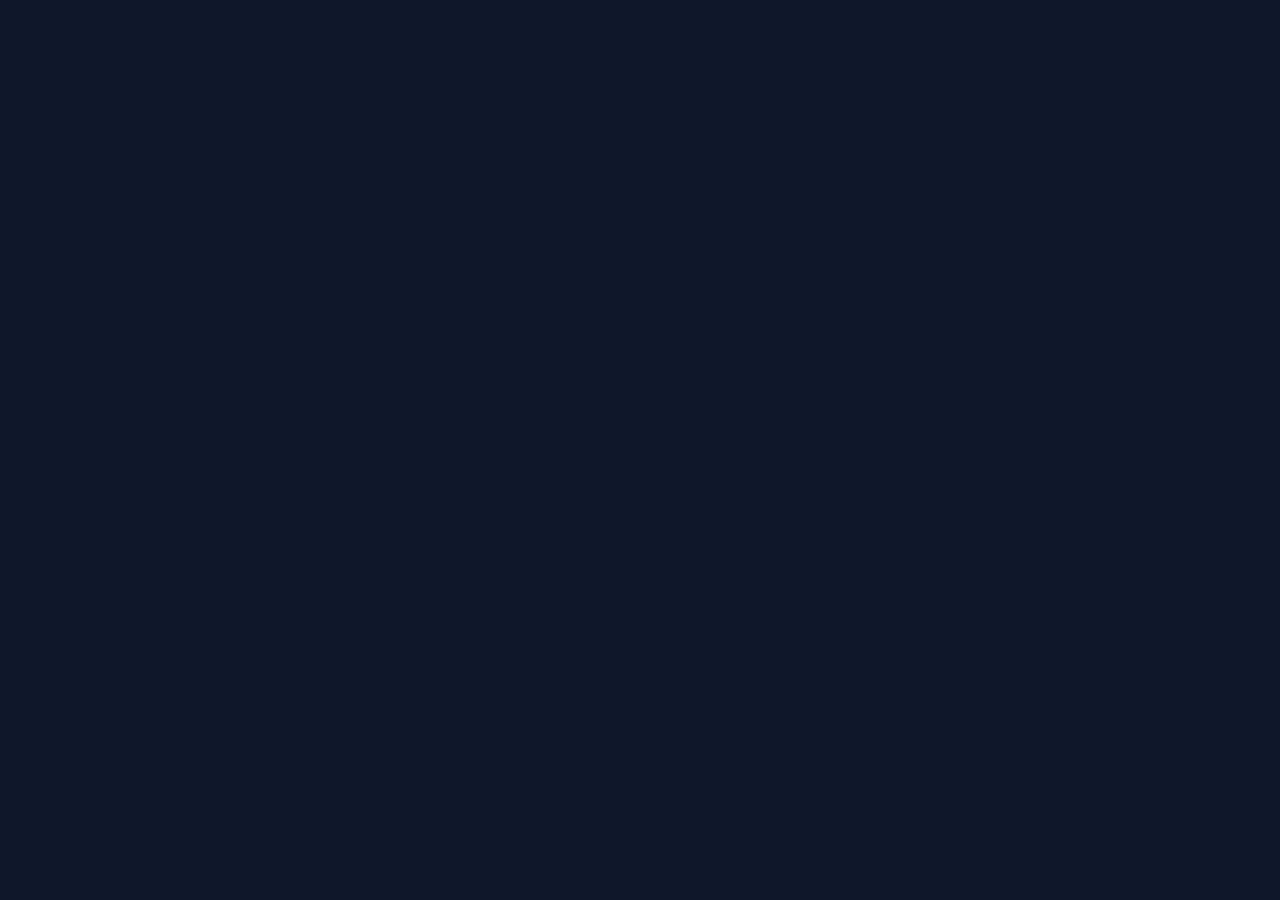
==== index.html @ e81418cc "feat: project scaffold — HTML shell, CSS design system, test runner" ====
<!DOCTYPE html>
<html lang="en">
<head>
  <meta charset="UTF-8" />
  <meta name="viewport" content="width=device-width, initial-scale=1.0" />
  <title>Vocabulario</title>
  <link rel="stylesheet" href="css/reset.css" />
  <link rel="stylesheet" href="css/app.css" />
</head>
<body>
  <div id="app"></div>
  <script type="module" src="js/app.js"></script>
</body>
</html>
---- css/app.css ----
:root {
  --bg: #0f172a;
  --surface: #1e293b;
  --border: #334155;
  --text: #f1f5f9;
  --muted: #94a3b8;
  --accent: #6366f1;
  --accent-hover: #4f46e5;
  --success: #22c55e;
  --error: #ef4444;
  --warning: #f59e0b;
  --radius: 12px;
  --radius-sm: 6px;
  --shadow: 0 4px 24px rgba(0,0,0,0.4);
}

body {
  background: var(--bg);
  color: var(--text);
  font-family: -apple-system, BlinkMacSystemFont, 'Segoe UI', Roboto, sans-serif;
  line-height: 1.5;
}

#app {
  max-width: 640px;
  margin: 0 auto;
  padding: 24px 16px;
  min-height: 100vh;
  display: flex;
  flex-direction: column;
}

/* --- Screens --- */
.screen { flex: 1; display: flex; flex-direction: column; gap: 24px; }

/* --- Cards / Surfaces --- */
.card {
  background: var(--surface);
  border: 1px solid var(--border);
  border-radius: var(--radius);
  padding: 24px;
  box-shadow: var(--shadow);
}

/* --- Buttons --- */
.btn {
  display: inline-flex;
  align-items: center;
  justify-content: center;
  gap: 8px;
  padding: 12px 24px;
  border-radius: var(--radius-sm);
  font-size: 1rem;
  font-weight: 600;
  transition: background 0.15s, transform 0.1s;
  user-select: none;
}
.btn:active { transform: scale(0.97); }
.btn-primary { background: var(--accent); color: #fff; }
.btn-primary:hover { background: var(--accent-hover); }
.btn-secondary { background: var(--surface); color: var(--text); border: 1px solid var(--border); }
.btn-secondary:hover { background: var(--border); }
.btn-success { background: var(--success); color: #fff; }
.btn-error { background: var(--error); color: #fff; }
.btn-full { width: 100%; }
.btn:disabled { opacity: 0.4; cursor: not-allowed; transform: none; }

/* --- Typography --- */
h1 { font-size: 2rem; font-weight: 800; }
h2 { font-size: 1.4rem; font-weight: 700; }
h3 { font-size: 1.1rem; font-weight: 600; }
.muted { color: var(--muted); font-size: 0.9rem; }
.tag {
  display: inline-block;
  padding: 2px 10px;
  border-radius: 99px;
  font-size: 0.78rem;
  font-weight: 600;
  background: var(--border);
  color: var(--muted);
}

/* --- Inputs --- */
.input {
  width: 100%;
  padding: 12px 16px;
  background: var(--bg);
  border: 2px solid var(--border);
  border-radius: var(--radius-sm);
  color: var(--text);
  font-size: 1.1rem;
  outline: none;
  transition: border-color 0.15s;
}
.input:focus { border-color: var(--accent); }
.input.correct { border-color: var(--success); }
.input.wrong { border-color: var(--error); }

/* --- Progress bar --- */
.progress-bar {
  height: 6px;
  background: var(--border);
  border-radius: 99px;
  overflow: hidden;
}
.progress-bar-fill {
  height: 100%;
  background: var(--accent);
  border-radius: 99px;
  transition: width 0.3s ease;
}

/* --- Mode select grid --- */
.mode-grid {
  display: grid;
  grid-template-columns: 1fr;
  gap: 12px;
}
.mode-card {
  background: var(--surface);
  border: 2px solid var(--border);
  border-radius: var(--radius);
  padding: 20px;
  text-align: left;
  transition: border-color 0.15s, background 0.15s;
}
.mode-card:hover { border-color: var(--accent); background: #1e293b; }
.mode-card .mode-icon { font-size: 1.8rem; margin-bottom: 8px; }
.mode-card h3 { margin-bottom: 4px; }

/* --- Flashcard --- */
.flashcard-wrap {
  perspective: 1000px;
  cursor: pointer;
}
.flashcard-inner {
  position: relative;
  width: 100%;
  min-height: 200px;
  transform-style: preserve-3d;
  transition: transform 0.5s ease;
}
.flashcard-wrap.flipped .flashcard-inner { transform: rotateY(180deg); }
.flashcard-front, .flashcard-back {
  position: absolute;
  inset: 0;
  backface-visibility: hidden;
  display: flex;
  align-items: center;
  justify-content: center;
  flex-direction: column;
  gap: 12px;
  background: var(--surface);
  border: 1px solid var(--border);
  border-radius: var(--radius);
  padding: 32px;
  text-align: center;
}
.flashcard-back { transform: rotateY(180deg); }
.flashcard-word { font-size: 2.4rem; font-weight: 800; color: var(--text); }
.flashcard-hint { color: var(--muted); font-size: 0.9rem; }

/* --- Multiple choice options --- */
.mc-options { display: grid; gap: 10px; }
.mc-option {
  background: var(--surface);
  border: 2px solid var(--border);
  border-radius: var(--radius-sm);
  padding: 14px 18px;
  text-align: left;
  font-size: 1rem;
  color: var(--text);
  transition: border-color 0.12s, background 0.12s;
}
.mc-option:hover:not(:disabled) { border-color: var(--accent); }
.mc-option.correct { border-color: var(--success); background: rgba(34,197,94,0.1); }
.mc-option.wrong   { border-color: var(--error);   background: rgba(239,68,68,0.1);  }

/* --- Stats --- */
.stat-grid {
  display: grid;
  grid-template-columns: repeat(3, 1fr);
  gap: 12px;
}
.stat-box {
  background: var(--surface);
  border: 1px solid var(--border);
  border-radius: var(--radius-sm);
  padding: 16px;
  text-align: center;
}
.stat-box .stat-value { font-size: 1.8rem; font-weight: 800; }
.stat-box .stat-label { color: var(--muted); font-size: 0.78rem; margin-top: 2px; }

/* --- Feedback --- */
.feedback {
  padding: 12px 16px;
  border-radius: var(--radius-sm);
  font-weight: 600;
  font-size: 0.95rem;
}
.feedback.correct { background: rgba(34,197,94,0.15); color: var(--success); border: 1px solid var(--success); }
.feedback.wrong   { background: rgba(239,68,68,0.15);  color: var(--error);   border: 1px solid var(--error);  }

/* --- Header --- */
.app-header {
  display: flex;
  align-items: center;
  justify-content: space-between;
  padding-bottom: 8px;
  border-bottom: 1px solid var(--border);
}
.app-header h1 { font-size: 1.4rem; }

/* Mobile safe area */
@supports (padding: env(safe-area-inset-bottom)) {
  #app {
    padding-bottom: calc(24px + env(safe-area-inset-bottom));
  }
}

@media (max-width: 480px) {
  h1 { font-size: 1.6rem; }
  .flashcard-word { font-size: 2rem; }
  .stat-grid { grid-template-columns: repeat(3, 1fr); }
}
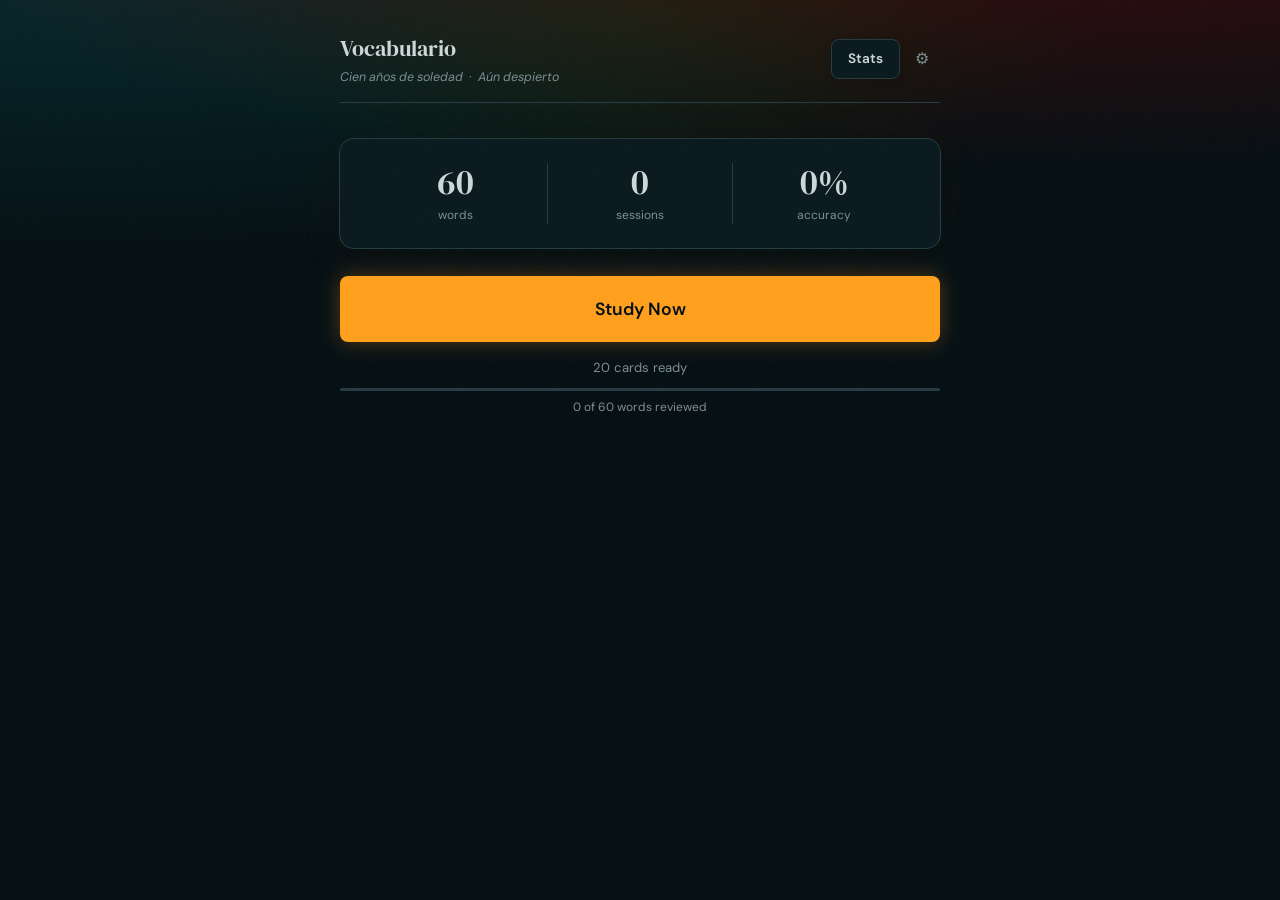
==== commit 9295edb0: "feat: design system overhaul, animation pass, delight, settings Design system: - OKLCH aurora palett" ====
--- a/index.html
+++ b/index.html
@@ -4,6 +4,9 @@
   <meta charset="UTF-8" />
   <meta name="viewport" content="width=device-width, initial-scale=1.0" />
   <title>Vocabulario</title>
+  <link rel="preconnect" href="https://fonts.googleapis.com" />
+  <link rel="preconnect" href="https://fonts.gstatic.com" crossorigin />
+  <link href="https://fonts.googleapis.com/css2?family=DM+Serif+Display:ital@0;1&family=DM+Sans:wght@400;500;600;700&display=swap" rel="stylesheet" />
   <link rel="stylesheet" href="css/reset.css" />
   <link rel="stylesheet" href="css/app.css" />
 </head>
--- a/css/app.css
+++ b/css/app.css
@@ -1,45 +1,79 @@
 :root {
-  --bg: #0f172a;
-  --surface: #1e293b;
-  --border: #334155;
-  --text: #f1f5f9;
-  --muted: #94a3b8;
-  --accent: #6366f1;
-  --accent-hover: #4f46e5;
-  --success: #22c55e;
-  --error: #ef4444;
-  --warning: #f59e0b;
-  --radius: 12px;
-  --radius-sm: 6px;
-  --shadow: 0 4px 24px rgba(0,0,0,0.4);
+  /* Midnight Norway — dark but not void */
+  --bg:             oklch(14% 0.022 220);
+  --surface:        oklch(19% 0.025 218);
+  --surface-raised: oklch(23% 0.027 216);
+  --border:         oklch(33% 0.03 215);
+
+  /* Text — soft, not stark white */
+  --text:  oklch(87% 0.01 200);
+  --muted: oklch(63% 0.022 210);
+
+  /* Aurora amber — warm primary accent */
+  --accent:        oklch(78% 0.17 65);
+  --accent-hover:  oklch(72% 0.18 65);
+  --accent-glow:   oklch(78% 0.17 65 / 0.3);
+  --accent-subtle: oklch(78% 0.17 65 / 0.08);
+
+  /* Semantic — muted, pulled into palette */
+  --success:        oklch(64% 0.12 148);
+  --success-subtle: oklch(64% 0.12 148 / 0.14);
+  --error:          oklch(60% 0.12 22);
+  --error-subtle:   oklch(60% 0.12 22 / 0.14);
+  --warning:        oklch(78% 0.14 75);
+
+  --radius:    14px;
+  --radius-sm: 8px;
+  --shadow:    0 8px 40px oklch(0% 0 0 / 0.5);
+  --glow-card: 0 0 0 1px var(--border), 0 4px 32px oklch(0% 0 0 / 0.35), 0 0 60px oklch(78% 0.17 65 / 0.04);
+
+  --ease-out-expo:  cubic-bezier(0.16, 1, 0.3, 1);
+  --ease-out-quart: cubic-bezier(0.25, 1, 0.5, 1);
 }
 
 body {
   background: var(--bg);
+  background-image:
+    radial-gradient(ellipse 200% 75% at 80% -20%, oklch(32% 0.2  65  / 0.65), transparent 52%),
+    radial-gradient(ellipse 130% 55% at  5%  0%,  oklch(26% 0.14 195 / 0.6),  transparent 52%),
+    radial-gradient(ellipse  80% 35% at 48%  2%,  oklch(28% 0.16 145 / 0.45), transparent 48%);
   color: var(--text);
-  font-family: -apple-system, BlinkMacSystemFont, 'Segoe UI', Roboto, sans-serif;
+  font-family: 'DM Sans', -apple-system, BlinkMacSystemFont, sans-serif;
   line-height: 1.5;
+}
+
+body::after {
+  content: '';
+  position: fixed;
+  inset: 0;
+  pointer-events: none;
+  z-index: 9999;
+  opacity: 0.055;
+  mix-blend-mode: screen;
+  background-image: url("data:image/svg+xml,%3Csvg xmlns='http://www.w3.org/2000/svg' width='200' height='200'%3E%3Cfilter id='n'%3E%3CfeTurbulence type='fractalNoise' baseFrequency='0.75' numOctaves='4' stitchTiles='stitch'/%3E%3C/filter%3E%3Crect width='200' height='200' filter='url(%23n)'/%3E%3C/svg%3E");
+  background-size: 200px 200px;
 }
 
 #app {
   max-width: 640px;
   margin: 0 auto;
-  padding: 24px 16px;
+  padding: 32px 20px;
   min-height: 100vh;
   display: flex;
   flex-direction: column;
+  gap: 28px;
 }
 
 /* --- Screens --- */
-.screen { flex: 1; display: flex; flex-direction: column; gap: 24px; }
+.screen { flex: 1; display: flex; flex-direction: column; gap: 32px; }
+#mode-container { display: flex; flex-direction: column; gap: 16px; }
 
 /* --- Cards / Surfaces --- */
 .card {
   background: var(--surface);
-  border: 1px solid var(--border);
   border-radius: var(--radius);
-  padding: 24px;
-  box-shadow: var(--shadow);
+  padding: 28px;
+  box-shadow: var(--glow-card);
 }
 
 /* --- Buttons --- */
@@ -48,26 +82,26 @@
   align-items: center;
   justify-content: center;
   gap: 8px;
-  padding: 12px 24px;
+  padding: 13px 26px;
   border-radius: var(--radius-sm);
   font-size: 1rem;
   font-weight: 600;
-  transition: background 0.15s, transform 0.1s;
+  transition: background 0.15s var(--ease-out-quart), transform 0.1s var(--ease-out-quart), box-shadow 0.15s;
   user-select: none;
 }
 .btn:active { transform: scale(0.97); }
-.btn-primary { background: var(--accent); color: #fff; }
-.btn-primary:hover { background: var(--accent-hover); }
-.btn-secondary { background: var(--surface); color: var(--text); border: 1px solid var(--border); }
-.btn-secondary:hover { background: var(--border); }
+.btn-primary { background: var(--accent); color: var(--bg); box-shadow: 0 0 20px var(--accent-glow); }
+.btn-primary:hover { background: var(--accent-hover); box-shadow: 0 0 28px var(--accent-glow); }
+.btn-secondary { background: var(--surface); color: var(--text); border: 1px solid var(--border); box-shadow: 0 2px 8px oklch(0% 0 0 / 0.2); }
+.btn-secondary:hover { background: var(--surface-raised); border-color: var(--muted); }
 .btn-success { background: var(--success); color: #fff; }
 .btn-error { background: var(--error); color: #fff; }
 .btn-full { width: 100%; }
 .btn:disabled { opacity: 0.4; cursor: not-allowed; transform: none; }
 
 /* --- Typography --- */
-h1 { font-size: 2rem; font-weight: 800; }
-h2 { font-size: 1.4rem; font-weight: 700; }
+h1 { font-size: 2rem; font-weight: 400; font-family: 'DM Serif Display', serif; }
+h2 { font-size: 1.4rem; font-weight: 400; font-family: 'DM Serif Display', serif; }
 h3 { font-size: 1.1rem; font-weight: 600; }
 .muted { color: var(--muted); font-size: 0.9rem; }
 .tag {
@@ -83,16 +117,16 @@
 /* --- Inputs --- */
 .input {
   width: 100%;
-  padding: 12px 16px;
+  padding: 14px 18px;
   background: var(--bg);
   border: 2px solid var(--border);
   border-radius: var(--radius-sm);
   color: var(--text);
   font-size: 1.1rem;
   outline: none;
-  transition: border-color 0.15s;
-}
-.input:focus { border-color: var(--accent); }
+  transition: border-color 0.15s, box-shadow 0.15s;
+}
+.input:focus { border-color: var(--accent); box-shadow: 0 0 0 4px var(--accent-subtle), 0 0 20px var(--accent-glow); }
 .input.correct { border-color: var(--success); }
 .input.wrong { border-color: var(--error); }
 
@@ -107,62 +141,91 @@
   height: 100%;
   background: var(--accent);
   border-radius: 99px;
-  transition: width 0.3s ease;
-}
-
-/* --- Mode select grid --- */
-.mode-grid {
-  display: grid;
-  grid-template-columns: 1fr;
-  gap: 12px;
-}
-.mode-card {
-  background: var(--surface);
-  border: 2px solid var(--border);
-  border-radius: var(--radius);
-  padding: 20px;
+  transition: width 0.6s cubic-bezier(0.4, 0, 0.2, 1);
+  box-shadow: 0 0 8px var(--accent-glow), 0 0 2px var(--accent);
+}
+
+/* --- Mode list --- */
+.mode-list { display: flex; flex-direction: column; }
+.mode-item {
+  display: flex;
+  align-items: center;
+  justify-content: space-between;
+  gap: 16px;
+  padding: 28px 12px;
+  border-bottom: 1px solid var(--border);
   text-align: left;
-  transition: border-color 0.15s, background 0.15s;
-}
-.mode-card:hover { border-color: var(--accent); background: #1e293b; }
-.mode-card .mode-icon { font-size: 1.8rem; margin-bottom: 8px; }
-.mode-card h3 { margin-bottom: 4px; }
+  border-radius: var(--radius-sm);
+  margin: 0 -12px;
+  transition: background 0.15s;
+}
+.mode-item:first-child { border-top: 1px solid var(--border); }
+.mode-item:hover  { background: var(--accent-subtle); box-shadow: 0 0 40px var(--accent-glow); }
+.mode-item:active { transform: scale(0.98); }
+.mode-item-body { flex: 1; min-width: 0; }
+.mode-item-name {
+  display: block;
+  font-size: 1.15rem;
+  font-weight: 700;
+  margin-bottom: 4px;
+  transition: color 0.15s;
+}
+.mode-item-desc { font-size: 0.85rem; color: var(--muted); }
+.mode-item-arrow {
+  color: var(--muted);
+  font-size: 1.1rem;
+  flex-shrink: 0;
+  transition: color 0.15s, transform 0.15s;
+}
+.mode-item:hover .mode-item-name { color: var(--accent); }
+.mode-item:hover .mode-item-arrow { color: var(--accent); transform: translateX(4px); }
 
 /* --- Flashcard --- */
-.flashcard-wrap {
-  perspective: 1000px;
-  cursor: pointer;
-}
+.flashcard-wrap { cursor: pointer; }
 .flashcard-inner {
   position: relative;
   width: 100%;
-  min-height: 200px;
-  transform-style: preserve-3d;
-  transition: transform 0.5s ease;
-}
-.flashcard-wrap.flipped .flashcard-inner { transform: rotateY(180deg); }
+  min-height: 240px;
+}
 .flashcard-front, .flashcard-back {
   position: absolute;
   inset: 0;
-  backface-visibility: hidden;
   display: flex;
   align-items: center;
   justify-content: center;
   flex-direction: column;
-  gap: 12px;
+  gap: 16px;
   background: var(--surface);
-  border: 1px solid var(--border);
   border-radius: var(--radius);
-  padding: 32px;
+  padding: 40px 32px;
   text-align: center;
-}
-.flashcard-back { transform: rotateY(180deg); }
-.flashcard-word { font-size: 2.4rem; font-weight: 800; color: var(--text); }
+  box-shadow: var(--glow-card);
+  transition: opacity 0.28s ease, filter 0.28s ease;
+}
+.flashcard-front { opacity: 1; filter: blur(0px); }
+.flashcard-back  { opacity: 0; filter: blur(8px); pointer-events: none; }
+.flashcard-wrap.flipped .flashcard-front { opacity: 0; filter: blur(8px); pointer-events: none; }
+.flashcard-wrap.flipped .flashcard-back  { opacity: 1; filter: blur(0px); pointer-events: auto; }
+@media (prefers-reduced-motion: reduce) {
+  .flashcard-front, .flashcard-back { transition: opacity 0.15s; filter: none !important; }
+}
+.flashcard-word { font-size: 2.4rem; font-weight: 400; font-family: 'DM Serif Display', serif; color: var(--text); }
+.book-sentence {
+  font-family: 'DM Serif Display', serif;
+  font-style: italic;
+  font-size: 0.95rem;
+  color: var(--muted);
+  line-height: 1.7;
+  text-wrap: pretty;
+}
 .flashcard-hint { color: var(--muted); font-size: 0.9rem; }
 
 /* --- Multiple choice options --- */
 .mc-options { display: grid; gap: 10px; }
 .mc-option {
+  display: flex;
+  align-items: center;
+  gap: 12px;
   background: var(--surface);
   border: 2px solid var(--border);
   border-radius: var(--radius-sm);
@@ -173,8 +236,8 @@
   transition: border-color 0.12s, background 0.12s;
 }
 .mc-option:hover:not(:disabled) { border-color: var(--accent); }
-.mc-option.correct { border-color: var(--success); background: rgba(34,197,94,0.1); }
-.mc-option.wrong   { border-color: var(--error);   background: rgba(239,68,68,0.1);  }
+.mc-option.correct { border-color: var(--success); background: var(--success-subtle); }
+.mc-option.wrong   { border-color: var(--error);   background: var(--error-subtle);  }
 
 /* --- Stats --- */
 .stat-grid {
@@ -184,13 +247,13 @@
 }
 .stat-box {
   background: var(--surface);
-  border: 1px solid var(--border);
-  border-radius: var(--radius-sm);
-  padding: 16px;
+  border-radius: var(--radius-sm);
+  padding: 20px 16px;
   text-align: center;
+  box-shadow: var(--glow-card);
 }
 .stat-box .stat-value { font-size: 1.8rem; font-weight: 800; }
-.stat-box .stat-label { color: var(--muted); font-size: 0.78rem; margin-top: 2px; }
+.stat-box .stat-label { color: var(--muted); font-size: 0.78rem; margin-top: 4px; }
 
 /* --- Feedback --- */
 .feedback {
@@ -199,23 +262,167 @@
   font-weight: 600;
   font-size: 0.95rem;
 }
-.feedback.correct { background: rgba(34,197,94,0.15); color: var(--success); border: 1px solid var(--success); }
-.feedback.wrong   { background: rgba(239,68,68,0.15);  color: var(--error);   border: 1px solid var(--error);  }
+.feedback.correct { background: var(--success-subtle); color: var(--success); border: 1px solid var(--success); }
+.feedback.wrong   { background: var(--error-subtle);   color: var(--error);   border: 1px solid var(--error);  }
+
+/* --- Icon button (ghost, circular hover) --- */
+.btn-icon {
+  width: 36px;
+  height: 36px;
+  border-radius: 50%;
+  display: flex;
+  align-items: center;
+  justify-content: center;
+  color: var(--muted);
+  font-size: 1rem;
+  flex-shrink: 0;
+  transition: color 0.15s, background 0.15s;
+}
+.btn-icon:hover { color: var(--text); background: var(--surface-raised); }
 
 /* --- Header --- */
 .app-header {
   display: flex;
   align-items: center;
   justify-content: space-between;
-  padding-bottom: 8px;
+  padding-bottom: 16px;
   border-bottom: 1px solid var(--border);
+  margin-bottom: 8px;
 }
 .app-header h1 { font-size: 1.4rem; }
+
+/* --- Study session header --- */
+.study-header {
+  display: flex;
+  align-items: center;
+  gap: 14px;
+}
+.study-progress {
+  flex: 1;
+  display: flex;
+  flex-direction: column;
+  gap: 6px;
+}
+.study-meta {
+  display: flex;
+  justify-content: space-between;
+  font-size: 0.78rem;
+}
+
+/* --- Home stats surface --- */
+.home-stats-card {
+  background: var(--surface);
+  border-radius: var(--radius);
+  box-shadow: var(--glow-card);
+  display: flex;
+  align-items: center;
+  padding: 24px;
+}
+.home-stat {
+  flex: 1;
+  text-align: center;
+}
+.home-stat + .home-stat { border-left: 1px solid var(--border); }
+.home-stat-value {
+  display: block;
+  font-family: 'DM Serif Display', serif;
+  font-size: 2.2rem;
+  line-height: 1.1;
+  color: var(--text);
+}
+.home-stat-label {
+  display: block;
+  font-size: 0.75rem;
+  color: var(--muted);
+  margin-top: 4px;
+}
+
+/* --- Screen enter transition --- */
+@keyframes screen-in {
+  from { opacity: 0; transform: translateY(10px); }
+  to   { opacity: 1; transform: translateY(0); }
+}
+@keyframes screen-fade {
+  from { opacity: 0; }
+  to   { opacity: 1; }
+}
+#app > * {
+  animation: screen-in 0.28s var(--ease-out-expo) both;
+}
+@media (prefers-reduced-motion: reduce) {
+  #app > * { animation: screen-fade 0.15s ease both; }
+}
+
+/* --- Answer feedback animations --- */
+@keyframes shake {
+  0%, 100% { transform: translateX(0); }
+  15%       { transform: translateX(-8px); }
+  35%       { transform: translateX(7px); }
+  55%       { transform: translateX(-5px); }
+  75%       { transform: translateX(4px); }
+}
+@keyframes correct-pulse {
+  0%   { box-shadow: 0 0 0 0   oklch(64% 0.12 148 / 0.5); }
+  40%  { box-shadow: 0 0 0 8px oklch(64% 0.12 148 / 0.2); }
+  100% { box-shadow: 0 0 0 14px oklch(64% 0.12 148 / 0); }
+}
+@keyframes reveal-up {
+  from { opacity: 0; transform: translateY(8px); }
+  to   { opacity: 1; transform: translateY(0); }
+}
+.animate-shake    { animation: shake          0.38s var(--ease-out-quart); }
+.animate-correct  { animation: correct-pulse  0.5s  var(--ease-out-expo); }
+.reveal-up        { animation: reveal-up      0.22s var(--ease-out-expo) both; }
+@media (prefers-reduced-motion: reduce) {
+  .animate-shake, .animate-correct, .reveal-up { animation: none; }
+}
+
+/* --- Session end score hero --- */
+.session-score-hero {
+  font-family: 'DM Serif Display', serif;
+  font-size: 5.5rem;
+  line-height: 1;
+  margin-bottom: 16px;
+  letter-spacing: -0.02em;
+}
+.session-score-hero.score-good { color: var(--success); }
+.session-score-hero.score-ok   { color: var(--accent); }
+.session-score-hero.score-low  { color: var(--muted); }
+
+/* --- MC option label badge --- */
+.mc-label {
+  display: inline-flex;
+  align-items: center;
+  justify-content: center;
+  width: 24px;
+  height: 24px;
+  border-radius: 50%;
+  background: var(--border);
+  color: var(--muted);
+  font-size: 0.72rem;
+  font-weight: 700;
+  flex-shrink: 0;
+  transition: background 0.12s, color 0.12s;
+}
+.mc-option.correct .mc-label { background: var(--success); color: oklch(100% 0 0); }
+.mc-option.wrong   .mc-label { background: var(--error);   color: oklch(100% 0 0); }
+
+/* --- Stats session row --- */
+.session-row {
+  display: flex;
+  justify-content: space-between;
+  align-items: center;
+  padding: 10px 0;
+  border-bottom: 1px solid var(--border);
+}
+.session-row:last-child { border-bottom: none; }
+.session-row-left { display: flex; align-items: center; gap: 10px; }
+.session-row-score { font-weight: 700; font-size: 0.9rem; }
 
 /* Mobile safe area */
 @supports (padding: env(safe-area-inset-bottom)) {
   #app {
-    padding-bottom: calc(24px + env(safe-area-inset-bottom));
+    padding-bottom: calc(32px + env(safe-area-inset-bottom));
   }
 }
 
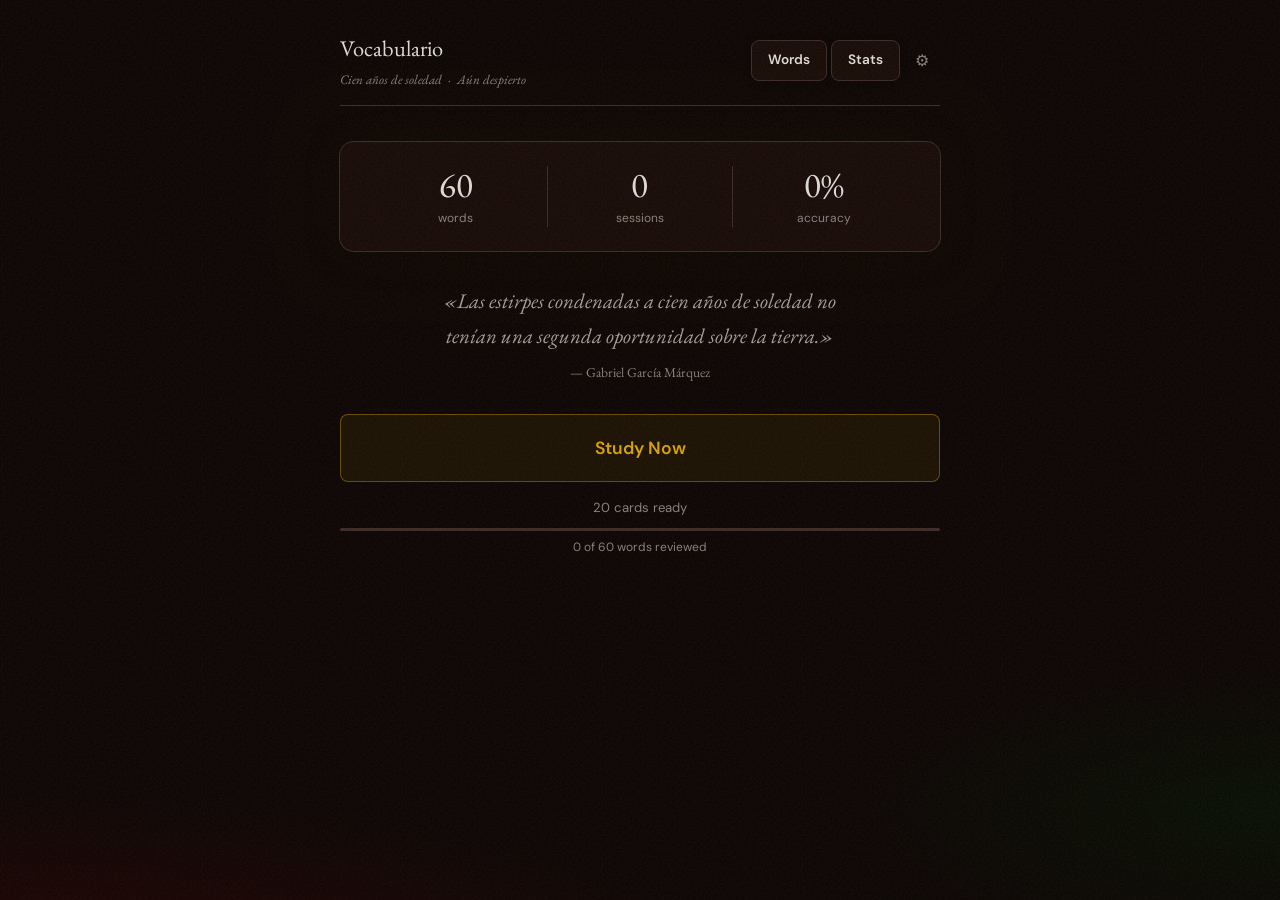
==== commit a744f55e: "feat: commit pre-existing design overhaul changes (Macondo palette, direction support, mode updates)" ====
--- a/index.html
+++ b/index.html
@@ -6,7 +6,7 @@
   <title>Vocabulario</title>
   <link rel="preconnect" href="https://fonts.googleapis.com" />
   <link rel="preconnect" href="https://fonts.gstatic.com" crossorigin />
-  <link href="https://fonts.googleapis.com/css2?family=DM+Serif+Display:ital@0;1&family=DM+Sans:wght@400;500;600;700&display=swap" rel="stylesheet" />
+  <link href="https://fonts.googleapis.com/css2?family=EB+Garamond:ital,wght@0,400;0,500;0,600;1,400;1,500&family=DM+Sans:wght@400;500;600;700&display=swap" rel="stylesheet" />
   <link rel="stylesheet" href="css/reset.css" />
   <link rel="stylesheet" href="css/app.css" />
 </head>
--- a/css/app.css
+++ b/css/app.css
@@ -1,31 +1,31 @@
 :root {
-  /* Midnight Norway — dark but not void */
-  --bg:             oklch(14% 0.022 220);
-  --surface:        oklch(19% 0.025 218);
-  --surface-raised: oklch(23% 0.027 216);
-  --border:         oklch(33% 0.03 215);
-
-  /* Text — soft, not stark white */
-  --text:  oklch(87% 0.01 200);
-  --muted: oklch(63% 0.022 210);
-
-  /* Aurora amber — warm primary accent */
-  --accent:        oklch(78% 0.17 65);
-  --accent-hover:  oklch(72% 0.18 65);
-  --accent-glow:   oklch(78% 0.17 65 / 0.3);
-  --accent-subtle: oklch(78% 0.17 65 / 0.08);
-
-  /* Semantic — muted, pulled into palette */
-  --success:        oklch(64% 0.12 148);
-  --success-subtle: oklch(64% 0.12 148 / 0.14);
-  --error:          oklch(60% 0.12 22);
-  --error-subtle:   oklch(60% 0.12 22 / 0.14);
-  --warning:        oklch(78% 0.14 75);
+  /* Macondo Midnight — warm earth dark, not a northern void */
+  --bg:             oklch(11% 0.022 47);
+  --surface:        oklch(16% 0.026 45);
+  --surface-raised: oklch(21% 0.028 43);
+  --border:         oklch(30% 0.028 42);
+
+  /* Text — warm ivory, not stark white */
+  --text:  oklch(88% 0.012 75);
+  --muted: oklch(60% 0.018 65);
+
+  /* Ochre gold — the Buendía yellow, yellow butterflies */
+  --accent:        oklch(73% 0.155 85);
+  --accent-hover:  oklch(67% 0.165 85);
+  --accent-glow:   oklch(73% 0.155 85 / 0.3);
+  --accent-subtle: oklch(73% 0.155 85 / 0.08);
+
+  /* Semantic — warm palette, not traffic-light */
+  --success:        oklch(61% 0.11 148);
+  --success-subtle: oklch(61% 0.11 148 / 0.14);
+  --error:          oklch(58% 0.11 28);
+  --error-subtle:   oklch(58% 0.11 28 / 0.14);
+  --warning:        oklch(73% 0.13 80);
 
   --radius:    14px;
   --radius-sm: 8px;
   --shadow:    0 8px 40px oklch(0% 0 0 / 0.5);
-  --glow-card: 0 0 0 1px var(--border), 0 4px 32px oklch(0% 0 0 / 0.35), 0 0 60px oklch(78% 0.17 65 / 0.04);
+  --glow-card: 0 0 0 1px var(--border), 0 4px 32px oklch(0% 0 0 / 0.4), 0 0 60px oklch(73% 0.155 85 / 0.04);
 
   --ease-out-expo:  cubic-bezier(0.16, 1, 0.3, 1);
   --ease-out-quart: cubic-bezier(0.25, 1, 0.5, 1);
@@ -34,9 +34,9 @@
 body {
   background: var(--bg);
   background-image:
-    radial-gradient(ellipse 200% 75% at 80% -20%, oklch(32% 0.2  65  / 0.65), transparent 52%),
-    radial-gradient(ellipse 130% 55% at  5%  0%,  oklch(26% 0.14 195 / 0.6),  transparent 52%),
-    radial-gradient(ellipse  80% 35% at 48%  2%,  oklch(28% 0.16 145 / 0.45), transparent 48%);
+    radial-gradient(ellipse 220% 55% at 50% 130%, oklch(24% 0.13 72  / 0.80), transparent 55%),
+    radial-gradient(ellipse 120% 45% at  0% 110%, oklch(19% 0.10 28  / 0.60), transparent 50%),
+    radial-gradient(ellipse  75% 35% at 100%  90%, oklch(18% 0.08 145 / 0.45), transparent 45%);
   color: var(--text);
   font-family: 'DM Sans', -apple-system, BlinkMacSystemFont, sans-serif;
   line-height: 1.5;
@@ -48,9 +48,9 @@
   inset: 0;
   pointer-events: none;
   z-index: 9999;
-  opacity: 0.055;
+  opacity: 0.07;
   mix-blend-mode: screen;
-  background-image: url("data:image/svg+xml,%3Csvg xmlns='http://www.w3.org/2000/svg' width='200' height='200'%3E%3Cfilter id='n'%3E%3CfeTurbulence type='fractalNoise' baseFrequency='0.75' numOctaves='4' stitchTiles='stitch'/%3E%3C/filter%3E%3Crect width='200' height='200' filter='url(%23n)'/%3E%3C/svg%3E");
+  background-image: url("data:image/svg+xml,%3Csvg xmlns='http://www.w3.org/2000/svg' width='200' height='200'%3E%3Cfilter id='n'%3E%3CfeTurbulence type='fractalNoise' baseFrequency='0.55' numOctaves='4' stitchTiles='stitch'/%3E%3C/filter%3E%3Crect width='200' height='200' filter='url(%23n)'/%3E%3C/svg%3E");
   background-size: 200px 200px;
 }
 
@@ -92,16 +92,20 @@
 .btn:active { transform: scale(0.97); }
 .btn-primary { background: var(--accent); color: var(--bg); box-shadow: 0 0 20px var(--accent-glow); }
 .btn-primary:hover { background: var(--accent-hover); box-shadow: 0 0 28px var(--accent-glow); }
+.btn-primary-ghost { background: var(--accent-subtle); color: var(--accent); border: 1px solid oklch(73% 0.155 85 / 0.4); box-shadow: none; }
+.btn-primary-ghost:hover { background: var(--accent); color: var(--bg); box-shadow: 0 0 20px var(--accent-glow); border-color: transparent; }
 .btn-secondary { background: var(--surface); color: var(--text); border: 1px solid var(--border); box-shadow: 0 2px 8px oklch(0% 0 0 / 0.2); }
 .btn-secondary:hover { background: var(--surface-raised); border-color: var(--muted); }
-.btn-success { background: var(--success); color: #fff; }
-.btn-error { background: var(--error); color: #fff; }
+.btn-success { background: var(--success-subtle); color: var(--success); border: 1px solid var(--success); }
+.btn-success:hover { background: var(--success); color: oklch(100% 0 0); }
+.btn-error   { background: var(--error-subtle);   color: var(--error);   border: 1px solid var(--error);   }
+.btn-error:hover   { background: var(--error);   color: oklch(100% 0 0); }
 .btn-full { width: 100%; }
 .btn:disabled { opacity: 0.4; cursor: not-allowed; transform: none; }
 
 /* --- Typography --- */
-h1 { font-size: 2rem; font-weight: 400; font-family: 'DM Serif Display', serif; }
-h2 { font-size: 1.4rem; font-weight: 400; font-family: 'DM Serif Display', serif; }
+h1 { font-size: 2rem; font-weight: 400; font-family: 'EB Garamond', Georgia, serif; }
+h2 { font-size: 1.4rem; font-weight: 400; font-family: 'EB Garamond', Georgia, serif; }
 h3 { font-size: 1.1rem; font-weight: 600; }
 .muted { color: var(--muted); font-size: 0.9rem; }
 .tag {
@@ -209,14 +213,17 @@
 @media (prefers-reduced-motion: reduce) {
   .flashcard-front, .flashcard-back { transition: opacity 0.15s; filter: none !important; }
 }
-.flashcard-word { font-size: 2.4rem; font-weight: 400; font-family: 'DM Serif Display', serif; color: var(--text); }
+.flashcard-word { font-size: 2.4rem; font-weight: 500; font-family: 'EB Garamond', Georgia, serif; color: var(--text); }
 .book-sentence {
-  font-family: 'DM Serif Display', serif;
-  font-style: italic;
-  font-size: 0.95rem;
-  color: var(--muted);
+  font-family: 'EB Garamond', Georgia, serif;
+  font-size: 1rem;
+  color: oklch(76% 0.016 210);
   line-height: 1.7;
   text-wrap: pretty;
+}
+.book-sentence strong {
+  font-weight: 400;
+  color: var(--text);
 }
 .flashcard-hint { color: var(--muted); font-size: 0.9rem; }
 
@@ -257,13 +264,28 @@
 
 /* --- Feedback --- */
 .feedback {
-  padding: 12px 16px;
-  border-radius: var(--radius-sm);
-  font-weight: 600;
-  font-size: 0.95rem;
-}
-.feedback.correct { background: var(--success-subtle); color: var(--success); border: 1px solid var(--success); }
-.feedback.wrong   { background: var(--error-subtle);   color: var(--error);   border: 1px solid var(--error);  }
+  padding: 18px 20px;
+  border-radius: var(--radius-sm);
+  display: flex;
+  flex-direction: column;
+  align-items: center;
+  gap: 4px;
+  text-align: center;
+}
+.feedback-verdict {
+  font-size: 0.78rem;
+  font-weight: 700;
+  letter-spacing: 0.04em;
+}
+.feedback-answer {
+  font-family: 'EB Garamond', Georgia, serif;
+  font-size: 1.5rem;
+  font-weight: 400;
+  line-height: 1.15;
+}
+.feedback.correct { background: oklch(61% 0.11 148 / 0.2); color: var(--success); border: 1px solid var(--success); }
+.feedback.fuzzy   { background: oklch(73% 0.155 85 / 0.14); color: var(--accent);  border: 1px solid var(--accent-hover); }
+.feedback.wrong   { background: oklch(58% 0.11 28  / 0.2); color: var(--error);   border: 1px solid var(--error); }
 
 /* --- Icon button (ghost, circular hover) --- */
 .btn-icon {
@@ -325,7 +347,7 @@
 .home-stat + .home-stat { border-left: 1px solid var(--border); }
 .home-stat-value {
   display: block;
-  font-family: 'DM Serif Display', serif;
+  font-family: 'EB Garamond', Georgia, serif;
   font-size: 2.2rem;
   line-height: 1.1;
   color: var(--text);
@@ -362,9 +384,9 @@
   75%       { transform: translateX(4px); }
 }
 @keyframes correct-pulse {
-  0%   { box-shadow: 0 0 0 0   oklch(64% 0.12 148 / 0.5); }
-  40%  { box-shadow: 0 0 0 8px oklch(64% 0.12 148 / 0.2); }
-  100% { box-shadow: 0 0 0 14px oklch(64% 0.12 148 / 0); }
+  0%   { box-shadow: 0 0 0 0   oklch(61% 0.11 148 / 0.5); }
+  40%  { box-shadow: 0 0 0 8px oklch(61% 0.11 148 / 0.2); }
+  100% { box-shadow: 0 0 0 14px oklch(61% 0.11 148 / 0); }
 }
 @keyframes reveal-up {
   from { opacity: 0; transform: translateY(8px); }
@@ -379,7 +401,7 @@
 
 /* --- Session end score hero --- */
 .session-score-hero {
-  font-family: 'DM Serif Display', serif;
+  font-family: 'EB Garamond', Georgia, serif;
   font-size: 5.5rem;
   line-height: 1;
   margin-bottom: 16px;
@@ -419,6 +441,29 @@
 .session-row-left { display: flex; align-items: center; gap: 10px; }
 .session-row-score { font-weight: 700; font-size: 0.9rem; }
 
+/* --- Direction toggle --- */
+.dir-toggle {
+  display: flex;
+  background: var(--surface);
+  border: 1px solid var(--border);
+  border-radius: var(--radius-sm);
+  padding: 3px;
+  gap: 3px;
+}
+.dir-btn {
+  flex: 1;
+  padding: 9px 16px;
+  border-radius: 6px;
+  font-size: 0.85rem;
+  font-weight: 600;
+  color: var(--muted);
+  transition: background 0.15s, color 0.15s;
+}
+.dir-btn.active {
+  background: var(--surface-raised);
+  color: var(--text);
+}
+
 /* Mobile safe area */
 @supports (padding: env(safe-area-inset-bottom)) {
   #app {
@@ -431,3 +476,139 @@
   .flashcard-word { font-size: 2rem; }
   .stat-grid { grid-template-columns: repeat(3, 1fr); }
 }
+
+/* --- Word List --- */
+.wl-list { display: flex; flex-direction: column; }
+.wl-row { border-bottom: 1px solid var(--border); }
+.wl-row:first-child { border-top: 1px solid var(--border); }
+.wl-row-main {
+  width: 100%;
+  display: flex;
+  align-items: center;
+  gap: 12px;
+  padding: 13px 0;
+  text-align: left;
+  transition: background 0.12s;
+  border-radius: var(--radius-sm);
+}
+.wl-row-main:hover,
+.wl-row-main.wl-row-open { background: oklch(16% 0.026 45 / 0.8); }
+.wl-row-words { flex: 1; min-width: 0; }
+.wl-es {
+  display: block;
+  font-size: 1rem;
+  font-weight: 600;
+  color: var(--text);
+  overflow: hidden;
+  text-overflow: ellipsis;
+  white-space: nowrap;
+}
+.wl-en {
+  display: block;
+  font-size: 0.83rem;
+  color: var(--muted);
+  overflow: hidden;
+  text-overflow: ellipsis;
+  white-space: nowrap;
+}
+.wl-pos { color: oklch(48% 0.02 215); }
+.wl-row-meta {
+  display: flex;
+  align-items: center;
+  gap: 6px;
+  flex-shrink: 0;
+}
+.wl-accuracy { font-size: 0.78rem; color: var(--muted); }
+.wl-status {
+  font-size: 0.68rem;
+  font-weight: 700;
+  padding: 2px 7px;
+  border-radius: 99px;
+  text-transform: uppercase;
+  letter-spacing: 0.03em;
+}
+.wl-status-new     { background: var(--border); color: var(--muted); }
+.wl-status-due     { background: oklch(73% 0.155 85 / 0.15); color: var(--accent); }
+.wl-status-learned { background: var(--success-subtle); color: var(--success); }
+.wl-arrow {
+  font-size: 1.1rem;
+  color: var(--muted);
+  width: 14px;
+  text-align: center;
+}
+.wl-row-detail { padding: 0 0 12px; }
+.wl-sentence { font-size: 0.92rem; padding: 2px 0 4px; }
+.wl-due-line { font-size: 0.75rem; color: var(--muted); margin-top: 4px; }
+
+/* --- Word List Callouts --- */
+.wl-callouts {
+  display: flex;
+  gap: 12px;
+}
+.wl-callout-card {
+  flex: 1;
+  background: var(--surface);
+  border-radius: var(--radius);
+  padding: 16px;
+  box-shadow: var(--glow-card);
+  min-width: 0;
+  display: flex;
+  flex-direction: column;
+  gap: 6px;
+}
+.wl-callout-label {
+  font-size: 0.65rem;
+  font-weight: 700;
+  letter-spacing: 0.06em;
+  text-transform: uppercase;
+  color: var(--muted);
+}
+.wl-callout-word {
+  font-family: 'EB Garamond', Georgia, serif;
+  font-size: 1.05rem;
+  color: var(--text);
+  white-space: nowrap;
+  overflow: hidden;
+  text-overflow: ellipsis;
+  display: block;
+}
+.wl-callout-stat {
+  font-size: 0.78rem;
+  color: var(--muted);
+}
+.wl-callout-stat strong {
+  color: var(--accent);
+  font-weight: 700;
+}
+.wl-callout-hardest-list {
+  display: flex;
+  flex-direction: column;
+  gap: 5px;
+}
+
+/* --- Word List Sort Pills --- */
+.wl-sort-pills {
+  display: flex;
+  flex-wrap: wrap;
+  gap: 6px;
+}
+.wl-sort-pill {
+  padding: 6px 14px;
+  border-radius: 99px;
+  font-size: 0.78rem;
+  font-weight: 600;
+  color: var(--muted);
+  border: 1px solid var(--border);
+  background: var(--surface);
+  transition: color 0.12s, border-color 0.12s, background 0.12s;
+}
+.wl-sort-pill:hover { color: var(--text); border-color: var(--muted); }
+.wl-sort-pill.active {
+  color: var(--accent);
+  border-color: var(--accent);
+  background: var(--accent-subtle);
+}
+
+@media (max-width: 480px) {
+  .wl-callouts { flex-direction: column; }
+}
